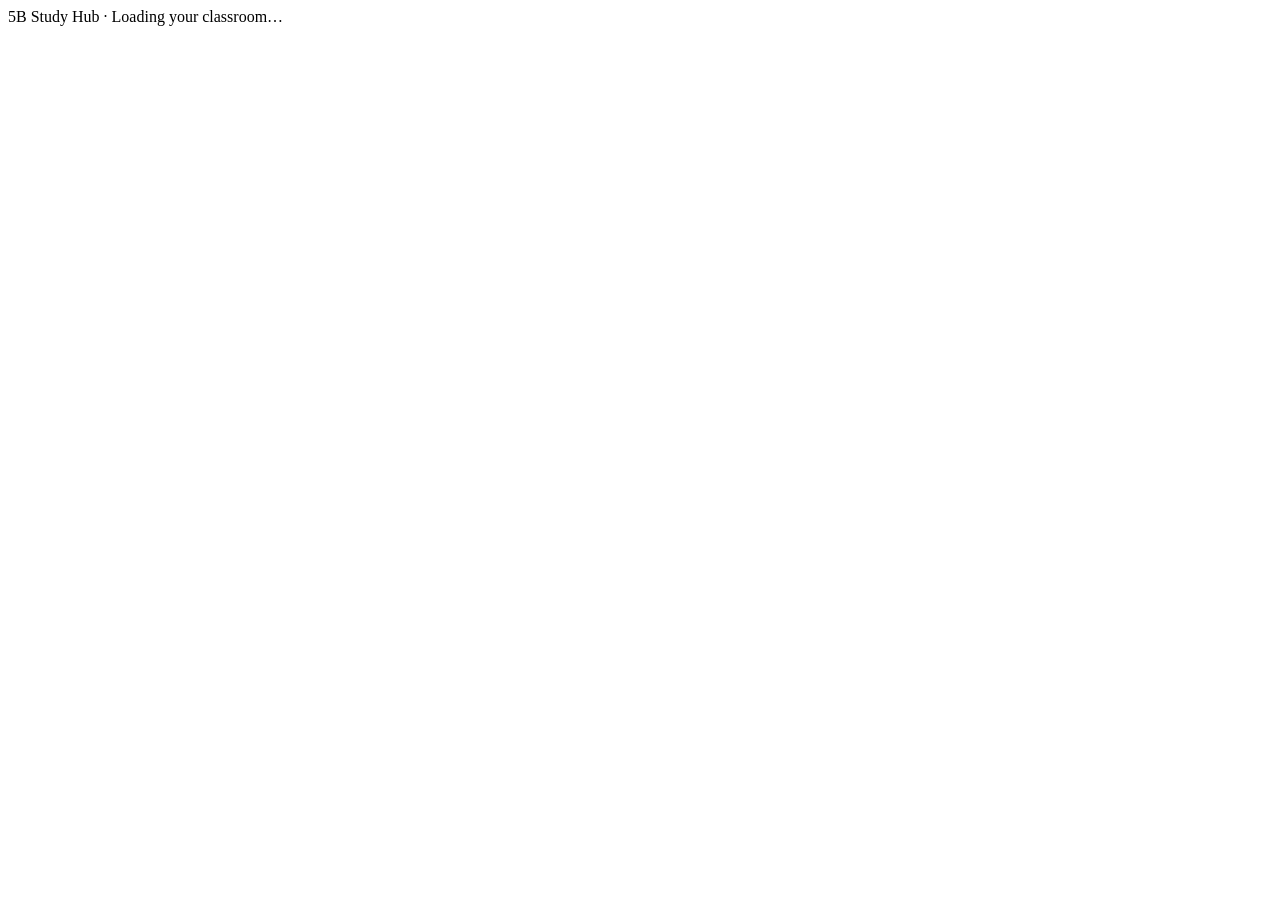
==== index.html @ 419c7e98 "Add 5B Study Hub frontend shell" ====
<!doctype html>
<html lang="en"><head><meta charset="utf-8"><meta name="viewport" content="width=device-width,initial-scale=1"><meta name="theme-color" content="#182b4d"><title>5B Study Hub</title><meta name="description" content="Class resources, practice, assignments and discussion in one place."><link rel="stylesheet" href="styles.css"></head><body><div id="app"><main class="loading">5B Study Hub · Loading your classroom…</main></div><div id="toast" role="status"></div><script src="app.js" defer></script></body></html>
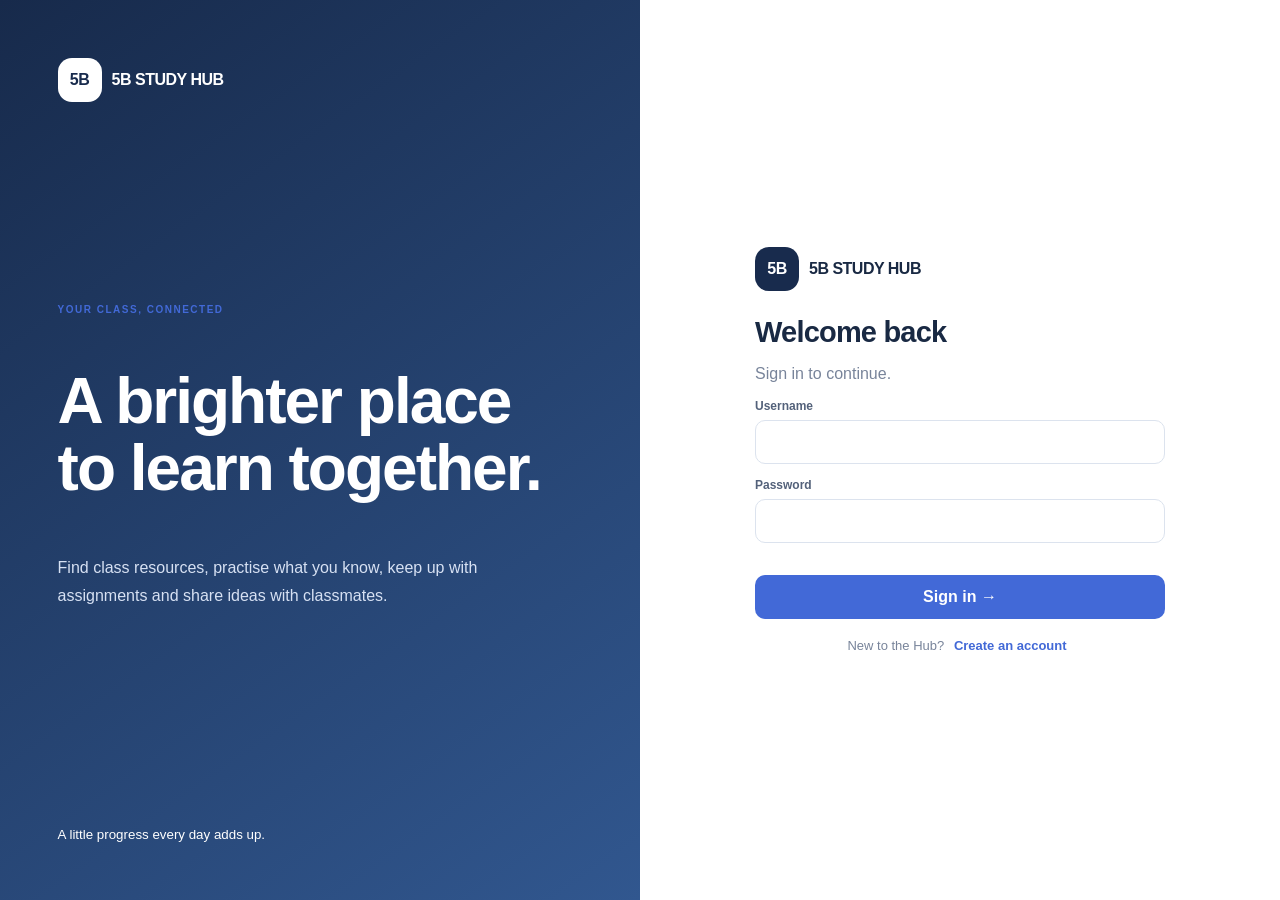
==== commit ffc590a4: "Organise Study Hub pages and shared assets" ====
--- a/index.html
+++ b/index.html
@@ -1,2 +1,2 @@
 <!doctype html>
-<html lang="en"><head><meta charset="utf-8"><meta name="viewport" content="width=device-width,initial-scale=1"><meta name="theme-color" content="#182b4d"><title>5B Study Hub</title><meta name="description" content="Class resources, practice, assignments and discussion in one place."><link rel="stylesheet" href="styles.css"></head><body><div id="app"><main class="loading">5B Study Hub · Loading your classroom…</main></div><div id="toast" role="status"></div><script src="app.js" defer></script></body></html>+<html lang="en"><head><meta charset="utf-8"><meta name="viewport" content="width=device-width,initial-scale=1"><meta name="theme-color" content="#182b4d"><meta name="description" content="Class resources, practice, assignments and discussion in one place."><title>5B Study Hub</title><link rel="stylesheet" href="assets/css/global.css"></head><body><div id="app"><main class="loading">5B Study Hub · Loading your classroom…</main></div><div id="toast" role="status"></div><script src="assets/js/app.js" defer></script></body></html>
--- a/assets/css/global.css
+++ b/assets/css/global.css
@@ -0,0 +1 @@
+:root{font-family:Inter,"Segoe UI",sans-serif;color:#192943;background:#f4f6fb;--navy:#182b4d;--blue:#4269d7;--muted:#78849a;--line:#e6ebf3;--shadow:0 12px 34px #20395b0c}*{box-sizing:border-box}body{margin:0;min-height:100vh}button,input,textarea,select{font:inherit}button{cursor:pointer}.loading{min-height:100vh;display:grid;place-items:center;color:#68758c;font-weight:700}.auth{min-height:100vh;display:grid;grid-template-columns:1fr 1fr;background:white}.hero{background:linear-gradient(145deg,#172a4b,#31578f);color:white;padding:9%;display:flex;flex-direction:column;justify-content:space-between}.hero h1{font-size:clamp(38px,5vw,64px);line-height:1.04;letter-spacing:-2px;max-width:540px}.hero p{color:#d7e1f3;line-height:1.7;max-width:430px}.brand{font-weight:850;letter-spacing:-.5px}.mark{display:inline-grid;place-items:center;width:44px;height:44px;border-radius:14px;background:white;color:#182b4d;margin-right:10px}.authbox{display:grid;place-items:center;padding:28px}.authform{width:min(410px,100%)}h2{font-size:29px;letter-spacing:-.8px;margin:25px 0 8px}.muted{color:var(--muted)}.field{display:grid;gap:7px;margin:14px 0}.field label{font-size:12px;font-weight:750;color:#53617a}.field input,.field textarea,.field select{width:100%;padding:12px;border:1px solid #dce3ee;border-radius:10px;background:white}.field textarea{min-height:90px}.btn{border:0;border-radius:10px;padding:11px 15px;font-weight:750}.primary{background:var(--blue);color:white}.soft{background:#eaf0ff;color:#3c5fc2}.quiet{background:#f0f2f7;color:#53617a}.block{width:100%;padding:13px}.error{color:#b34b4b;font-size:13px;min-height:18px}.switch{text-align:center;font-size:13px;margin-top:18px;color:var(--muted)}.link{border:0;background:none;color:var(--blue);font-weight:800}.layout{min-height:100vh;display:grid;grid-template-columns:235px 1fr}.side{background:var(--navy);color:white;padding:24px 15px;display:flex;flex-direction:column;gap:28px}.side .brand{padding:0 9px}.side .mark{width:39px;height:39px}.navlabel{font-size:10px;color:#91a3c2;letter-spacing:1.5px;font-weight:800;padding:0 12px;margin-bottom:8px}.nav{display:grid;gap:5px}.nav button{background:none;border:0;color:#c8d3e5;text-align:left;padding:11px;border-radius:9px;font-weight:650}.nav button.active,.nav button:hover{background:#ffffff18;color:white}.who{margin-top:auto;border-top:1px solid #ffffff22;padding:16px 9px;color:#c8d3e5;font-size:12px}.main{min-width:0}.top{height:70px;background:white;border-bottom:1px solid var(--line);display:flex;align-items:center;justify-content:space-between;padding:0 32px;position:sticky;top:0;z-index:4}.content{max-width:1160px;margin:auto;padding:32px}.heading{display:flex;justify-content:space-between;gap:15px;align-items:start;margin-bottom:24px}.eyebrow{font-size:10px;color:var(--blue);font-weight:850;letter-spacing:1.5px}.heading h1{font-size:32px;letter-spacing:-1.2px;margin:8px 0}.heading p{color:var(--muted);margin:0;line-height:1.5}.grid{display:grid;grid-template-columns:repeat(12,minmax(0,1fr));gap:16px}.card{background:white;border:1px solid var(--line);border-radius:15px;padding:19px;box-shadow:var(--shadow);min-width:0}.s3{grid-column:span 3}.s4{grid-column:span 4}.s5{grid-column:span 5}.s6{grid-column:span 6}.s7{grid-column:span 7}.s8{grid-column:span 8}.s12{grid-column:span 12}.stat{font-size:12px;color:var(--muted)}.stat strong{display:block;font-size:29px;color:#192943;margin:9px 0}.card h3{font-size:16px;margin:0 0 15px}.item{padding:12px 0;border-bottom:1px solid #edf0f5;display:flex;justify-content:space-between;gap:12px}.item:last-child{border:0}.item strong{font-size:13px}.item p{font-size:12px;color:var(--muted);line-height:1.5;margin:5px 0 0}.pill{font-size:10px;font-weight:800;border-radius:30px;padding:5px 9px;background:#edf1f8;color:#596780;white-space:nowrap;height:max-content}.pill.green{background:#e6f6f0;color:#168365}.empty{text-align:center;padding:24px;color:var(--muted);font-size:13px}.toolbar{display:flex;gap:8px;margin-bottom:16px}.toolbar input{border:1px solid var(--line);border-radius:9px;padding:10px;min-width:180px}.material{border:1px solid var(--line);padding:14px;border-radius:12px;margin:9px 0}.material strong{font-size:13px}.material p{font-size:12px;color:var(--muted)}a{color:var(--blue);font-size:12px;font-weight:750;text-decoration:none}.notice{background:#edf2ff;color:#3d5ca7;padding:14px;border-radius:12px;font-size:13px;line-height:1.6}.tablewrap{overflow:auto}table{width:100%;border-collapse:collapse;font-size:12px}td,th{text-align:left;padding:11px;border-bottom:1px solid var(--line)}th{color:var(--muted);font-size:10px;text-transform:uppercase}.modalbg{position:fixed;inset:0;background:#12213a88;display:grid;place-items:center;padding:20px;z-index:20}.modal{background:white;border-radius:16px;padding:22px;width:min(520px,100%);max-height:90vh;overflow:auto}.modalfoot{display:flex;justify-content:end;gap:8px;margin-top:18px}.chat{height:310px;overflow:auto;background:#f7f8fc;border-radius:10px;padding:12px}.bubble{background:white;border:1px solid var(--line);padding:9px 11px;border-radius:10px;margin:7px 0;max-width:85%;font-size:13px}.bubble.mine{margin-left:auto;background:#eaf0ff}.send{display:flex;gap:8px;margin-top:10px}.send input{flex:1;min-width:0;border:1px solid var(--line);border-radius:9px;padding:11px}#toast{position:fixed;bottom:20px;left:50%;transform:translate(-50%,20px);opacity:0;background:#182b4d;color:white;padding:12px 16px;border-radius:10px;transition:.2s;z-index:40;font-size:13px}#toast.show{opacity:1;transform:translate(-50%,0)}@media(max-width:850px){.layout{grid-template-columns:68px 1fr}.side{padding:18px 7px}.side .brand{padding:0;text-align:center}.brandtext,.navlabel,.navtext,.who{display:none}.nav button{text-align:center;padding:12px 4px}.s3,.s4,.s5,.s6,.s7{grid-column:span 6}.content{padding:24px 18px}}@media(max-width:580px){.auth{grid-template-columns:1fr}.hero{display:none}.layout{display:block}.side{position:fixed;bottom:0;left:0;right:0;height:62px;min-height:0;padding:4px;z-index:10}.side .brand{display:none}.nav{display:flex;justify-content:space-around}.nav button{flex:1;display:grid;justify-items:center;font-size:9px;padding:5px 2px}.navtext{display:block}.top{height:58px;padding:0 14px}.content{padding:22px 13px 82px}.s3,.s4,.s5,.s6,.s7{grid-column:span 12}.heading{display:block}.heading>.btn{margin-top:12px}.grid{gap:11px}}
